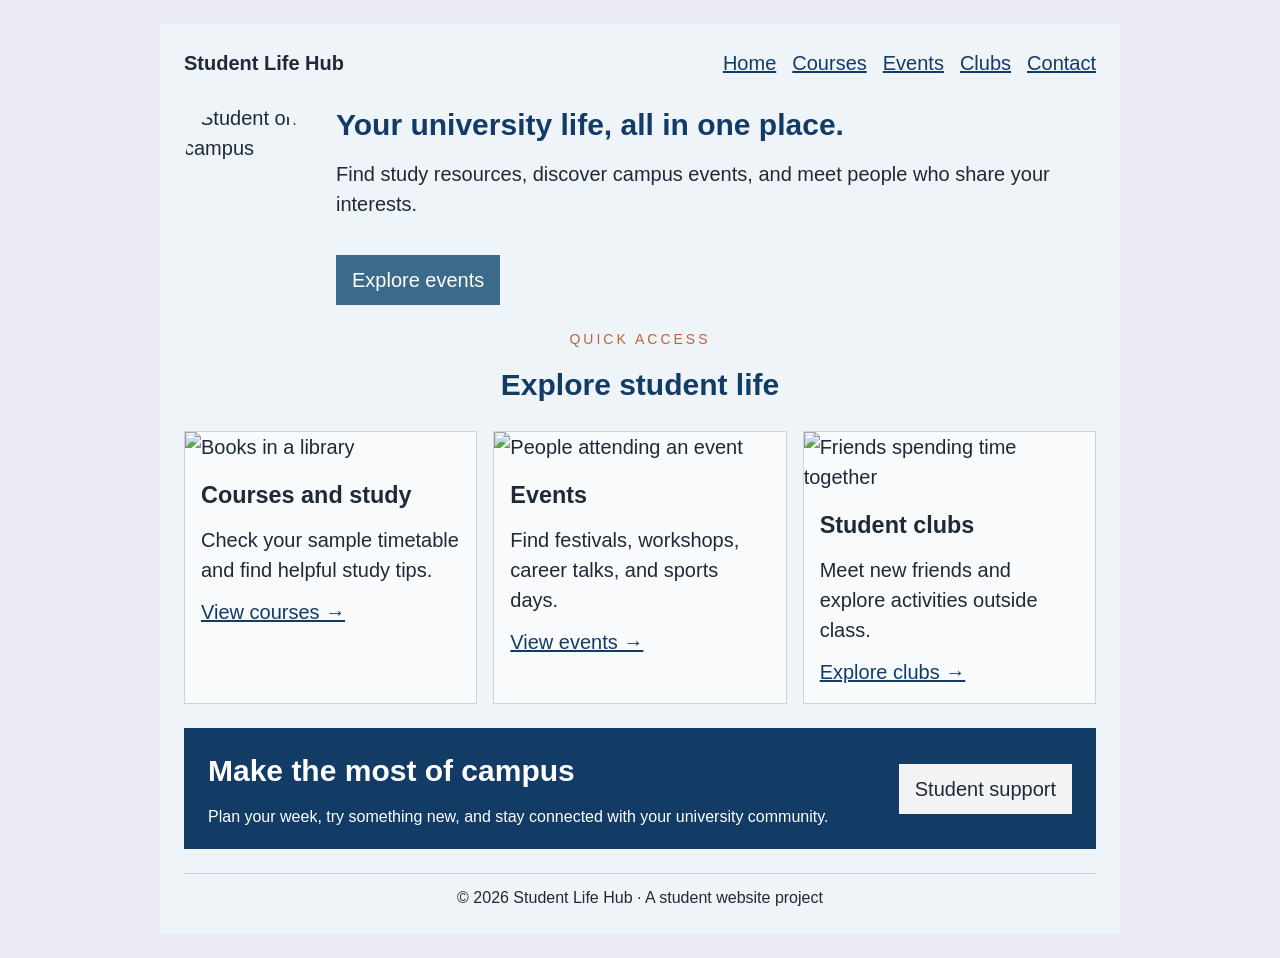
==== index.html @ f09772c8 "Add files via upload" ====
<!DOCTYPE html>
<html lang="en">
<head>
    <meta charset="UTF-8">
    <meta name="viewport" content="width=device-width, initial-scale=1.0">
    <title>Student Life Hub - Home</title>
    <link rel="stylesheet" href="style.css">
</head>
<body>
    <header>
        <div class="topbar">
            <strong>Student Life Hub</strong>
            <nav class="menu" aria-label="Main">
                <a href="index.html">Home</a>
                <a href="courses.html">Courses</a>
                <a href="events.html">Events</a>
                <a href="clubs.html">Clubs</a>
                <a href="contact.html">Contact</a>
            </nav>
        </div>
    </header>
    <main>
        <section class="profile">
               <img class="photo" src="images/logo.png" width="128" height="128" alt="Student on campus">
               <div class="bio">
                    <h1>Your university life, all in one place.</h1>
                    <p>Find study resources, discover campus events, and meet people who share your interests.</p>
                </div>
                <a class="button" href="events.html">Explore events</a>
        </section>
        <section class="section">
            <div class="section-heading">
                <p class="eyebrow">QUICK ACCESS</p>
                <h2>Explore student life</h2>
            </div>
            <div class="grid">
                <div class="panel">
                    <img src="https://images.unsplash.com/photo-1524995997946-a1c2e315a42f?auto=format&fit=crop&w=800&q=80" alt="Books in a library">
                    <div class="panel-body">
                        <h3>Courses and study</h3>
                        <p>Check your sample timetable and find helpful study tips.</p>
                        <a href="courses.html">View courses →</a>
                    </div>
                </div>
                <div class="panel">
                    <img src="https://images.unsplash.com/photo-1511578314322-379afb476865?auto=format&fit=crop&w=800&q=80" alt="People attending an event">
                    <div class="panel-body">
                        <h3>Events</h3>
                        <p>Find festivals, workshops, career talks, and sports days.</p>
                        <a href="events.html">View events →</a>
                    </div>
                </div>
                <div class="panel">
                    <img src="https://images.unsplash.com/photo-1529156069898-49953e39b3ac?auto=format&fit=crop&w=800&q=80" alt="Friends spending time together">
                    <div class="panel-body">
                        <h3>Student clubs</h3>
                        <p>Meet new friends and explore activities outside class.</p>
                        <a href="clubs.html">Explore clubs →</a>
                    </div>
                </div>
            </div>
        </section>

        <section class="notice">
            <div>
                <h2>Make the most of campus</h2>
                <p>Plan your week, try something new, and stay connected with your university community.</p>
            </div>
            <a class="button button-light" href="contact.html">Student support</a>
        </section>
    </main>
    <footer>
        <p>© 2026 Student Life Hub · A student website project</p>
    </footer>
</body>
</html>
---- style.css ----
* { box-sizing: border-box; }

html { background: #e9eaf3; }

body {
  font-family: Arial, sans-serif;
  font-size: 20px;
  line-height: 1.5;
  color: #1f2937;
  background: #eef4f8;
  max-width: 960px;
  margin: 24px auto;
  padding: 24px;
}

h1, h2, h3, p { margin: 0 0 12px; }
h1, h2 { color: #123b66; }
a { color: #123b66; }

/* navigation */
.topbar {
  display: flex;
  flex-wrap: wrap;
  justify-content: space-between;
  align-items: center;
  gap: 16px;
  margin-bottom: 24px;
}
.menu {
  display: flex;
  flex-wrap: wrap;
  gap: 16px;
}
.menu a { color: #123b66; }
.menu a:hover { color: #7c2d12; }
:focus-visible {
  outline: 3px solid #7c3aed;
  outline-offset: 3px;
}

/* top section: image + text */
.profile {
  display: flex;
  margin-bottom: 24px;
  gap: 24px;
  flex-direction: row;
  flex-wrap: wrap;
  align-items: center;
  justify-content: flex-start;
}
.photo {
  flex: 0 0 128px;
  width: 128px;
  height: 128px;
  object-fit: cover;
  border-radius: 50%;
}
.bio {
  flex: 1 1 320px;
  min-width: 0;
}

/* button under the welcome text */
.profile .button { margin-left: 152px; }
.profile .bio { flex: 1 1 calc(100% - 152px); }

/* wide picture */
.banner {
  width: 100%;
  height: 200px;
  object-fit: cover;
  margin-bottom: 24px;
}
.profile .banner {
  height: 300px;
  margin-bottom: 0;
}

/* tag lists */
.skills {
  display: flex;
  flex-wrap: wrap;
  gap: 8px;
  list-style: none;
  padding: 0;
  margin: 0 0 24px;
}
.skills li {
  background: #e7e7ea;
  padding: 6px 12px;
}

/* boxes in a row */
.details {
  display: flex;
  flex-wrap: wrap;
  gap: 16px;
  margin-bottom: 24px;
}
.panel {
  flex: 1 1 256px;
  min-width: 0;
  padding: 16px;
  border: 1px solid #cbd5e1;
  background: #f8fafc;
  margin-top: 0;
}
.panel img {
  width: 100%;
  height: 140px;
  object-fit: cover;
  margin-bottom: 12px;
}

/* button */
.button {
  display: inline-block;
  padding: 10px 16px;
  background-color: #3b6a8a;
  color: white;
  text-decoration: none;
}
.button-light {
  background-color: #f3f3f5;
  color: #1f2937;
}

/* home page cards */
.section-heading {
  text-align: center;
  margin-bottom: 24px;
}
.eyebrow {
  color: #c2623a;
  font-size: 14px;
  letter-spacing: 3px;
}
.grid {
  display: flex;
  flex-wrap: wrap;
  gap: 16px;
  margin-bottom: 24px;
}
.grid .panel { padding: 0; }
.grid .panel img {
  height: 200px;
  margin-bottom: 0;
}
.panel-body { padding: 16px; }

/* dark banner on home page */
section.notice {
  display: flex;
  flex-wrap: wrap;
  justify-content: space-between;
  align-items: center;
  gap: 16px;
  padding: 20px 24px;
  background-color: #123b66;
  color: white;
  border: 0;
}
section.notice h2 { color: white; }
section.notice p { margin: 0; font-size: 16px; }

/* notice */
.notice {
  color: #7c2d12;
  background-color: #fff3e6;
  padding: 12px;
  border-left: 4px solid #f28c28;
}

/* table */
table {
  width: 100%;
  border: 1px solid #cbd5e1;
  margin-bottom: 24px;
}
th, td {
  padding: 10px;
  border: 1px solid #cbd5e1;
}
th {
  background-color: #123b66;
  color: white;
}

/* contact form (Week 5) */
.card {
  width: 100%;
  max-width: 32rem;
  margin: 0 auto 24px;
  padding: 24px;
  border: 2px solid #123b66;
  background-color: white;
}
label {
  display: block;
  font-weight: bold;
  margin-bottom: 6px;
}
input {
  width: 100%;
  font: inherit;
  padding: 10px;
  border: 1px solid #64748b;
  margin-bottom: 16px;
}
button {
  font: inherit;
  padding: 10px 16px;
  background-color: #123b66;
  color: white;
  border: 0;
  cursor: pointer;
}
button:hover { background-color: #0b2947; }

/* centred page (contact) */
.center { text-align: center; }
.center .profile { flex-direction: column; justify-content: center; }
.center .bio { flex: 0 0 auto; }
.center .details { justify-content: center; }
.center ul { list-style: none; padding: 0; }

/* footer */
footer {
  margin-top: 24px;
  padding-top: 12px;
  border-top: 1px solid #cbd5e1;
  text-align: center;
  font-size: 16px;
}
footer p { margin: 0; }
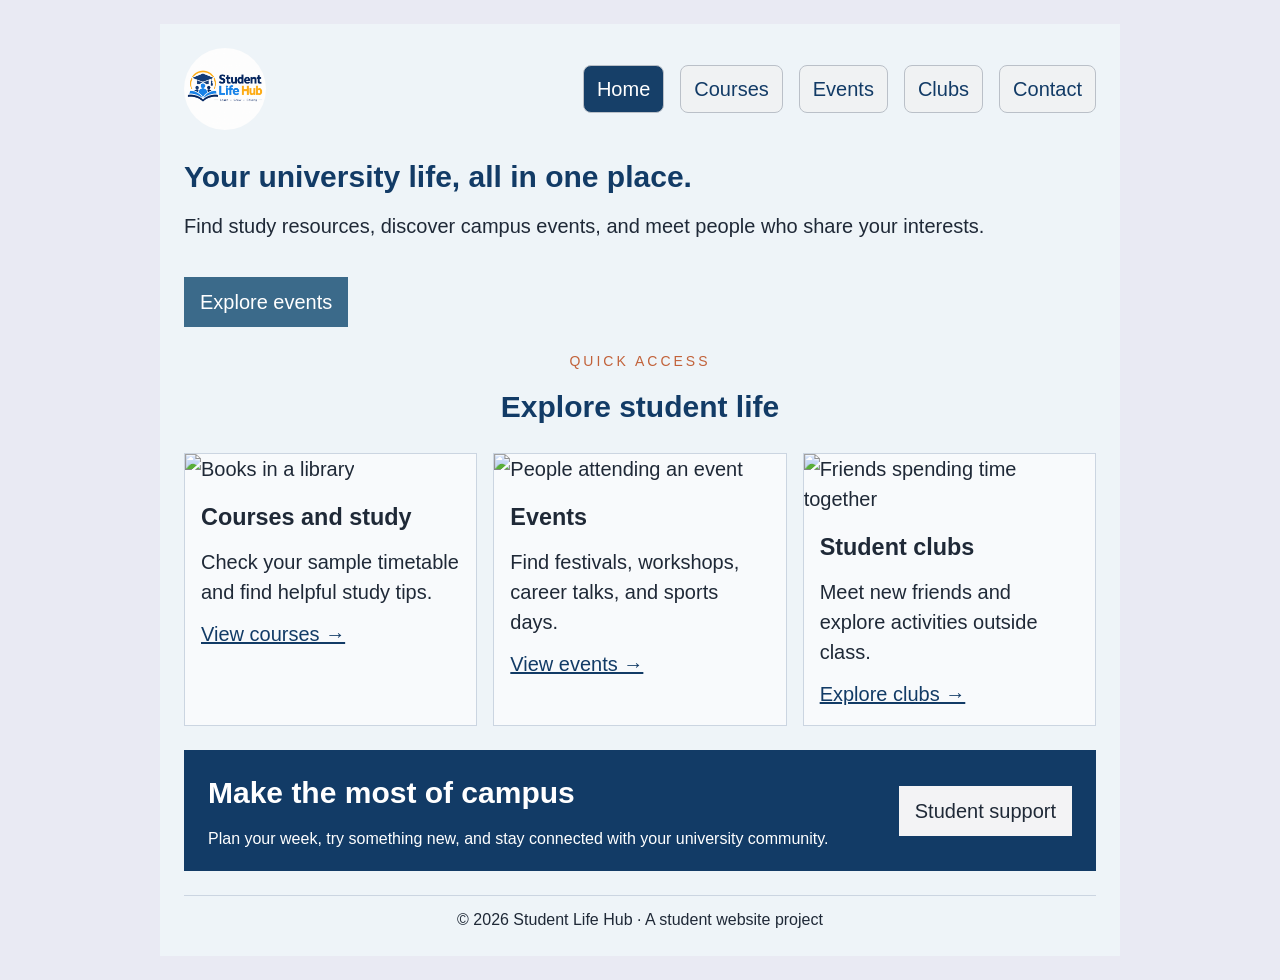
==== commit ea7d9441: "Add files via upload" ====
--- a/index.html
+++ b/index.html
@@ -9,9 +9,9 @@
 <body>
     <header>
         <div class="topbar">
-            <strong>Student Life Hub</strong>
+            <a class="brand" href="index.html" aria-label="Student Life Hub home"><img src="images/logo.png" alt="Student Life Hub"></a>
             <nav class="menu" aria-label="Main">
-                <a href="index.html">Home</a>
+                <a class="active" href="index.html">Home</a>
                 <a href="courses.html">Courses</a>
                 <a href="events.html">Events</a>
                 <a href="clubs.html">Clubs</a>
@@ -21,13 +21,12 @@
     </header>
     <main>
         <section class="profile">
-               <img class="photo" src="images/logo.png" width="128" height="128" alt="Student on campus">
                <div class="bio">
                     <h1>Your university life, all in one place.</h1>
                     <p>Find study resources, discover campus events, and meet people who share your interests.</p>
                 </div>
                 <a class="button" href="events.html">Explore events</a>
-        </section>
+                </section>
         <section class="section">
             <div class="section-heading">
                 <p class="eyebrow">QUICK ACCESS</p>
--- a/style.css
+++ b/style.css
@@ -26,15 +26,41 @@
   gap: 16px;
   margin-bottom: 24px;
 }
+.brand { 
+  display: block; 
+  flex: 0 0 auto; 
+  line-height: 0; 
+}
+.brand img { display: block; 
+  width: 82px; 
+  height: 82px; 
+  max-width: 100%; 
+  object-fit: cover; 
+  border-radius: 50%; 
+}
 .menu {
   display: flex;
   flex-wrap: wrap;
   gap: 16px;
 }
-.menu a { color: #123b66; }
-.menu a:hover { color: #7c2d12; }
+.menu a { 
+  color: #123b66; 
+  text-decoration: none; 
+  padding: 8px 13px; 
+  border: 1px solid #bac0c8; 
+  border-radius: 8px; 
+  background: #f0f2f3; 
+}
+.menu a:hover { 
+  color: white; 
+  background: #163F68; 
+}
+.menu a.active {
+  color: white; 
+  background: #163F68; 
+}
 :focus-visible {
-  outline: 3px solid #7c3aed;
+  outline: 3px solid #163f68;
   outline-offset: 3px;
 }
 
@@ -61,8 +87,8 @@
 }
 
 /* button under the welcome text */
-.profile .button { margin-left: 152px; }
-.profile .bio { flex: 1 1 calc(100% - 152px); }
+.profile .button { margin-left: 0; }
+.profile .bio { flex: 1 1 100%; }
 
 /* wide picture */
 .banner {
@@ -233,3 +259,4 @@
   font-size: 16px;
 }
 footer p { margin: 0; }
+
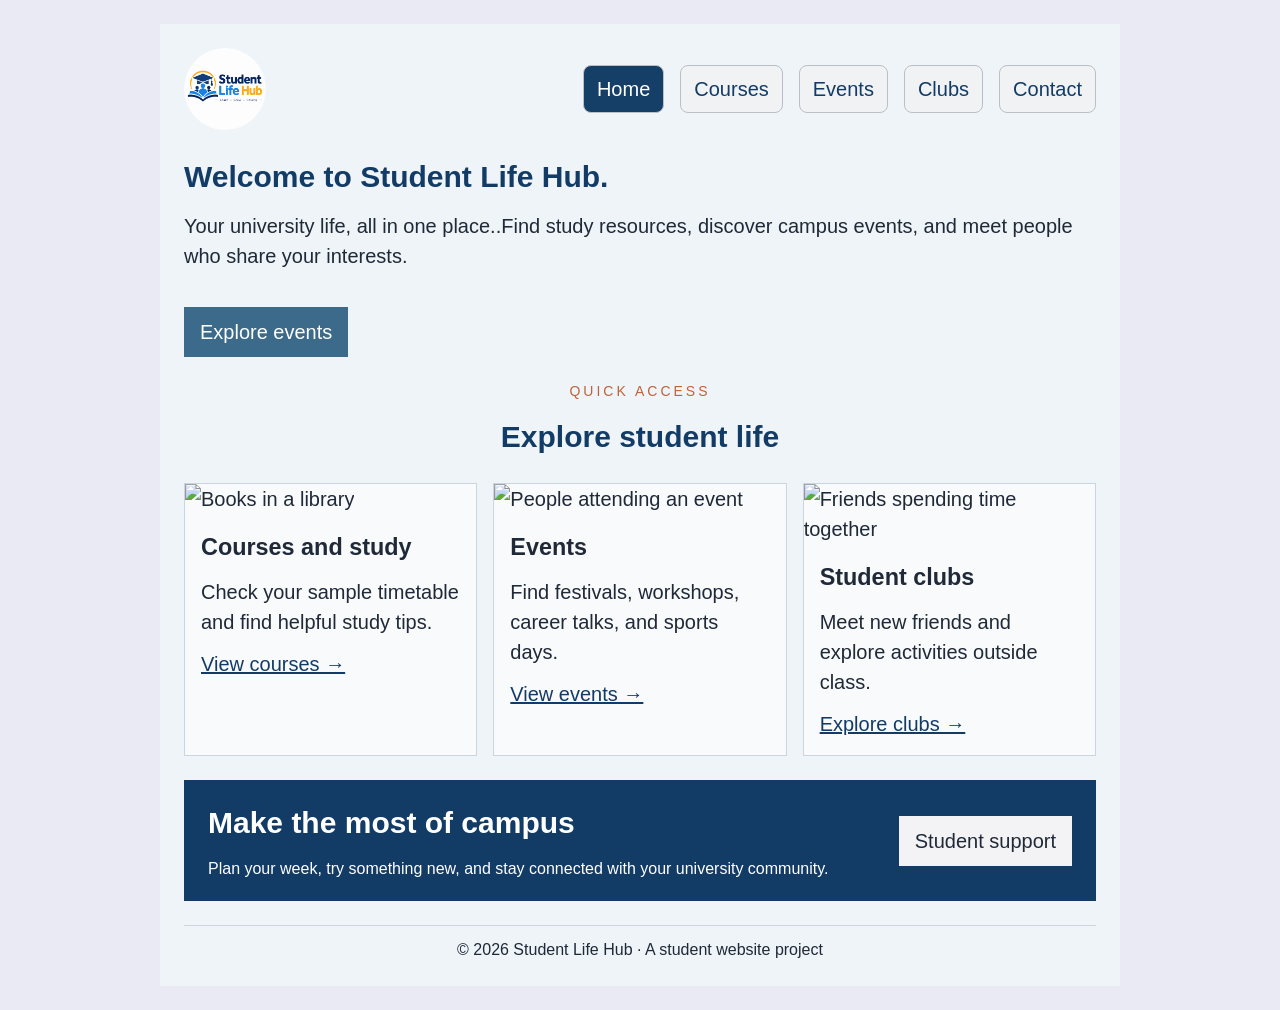
==== commit 57d54115: "Update header text in index.html" ====
--- a/index.html
+++ b/index.html
@@ -22,8 +22,8 @@
     <main>
         <section class="profile">
                <div class="bio">
-                    <h1>Your university life, all in one place.</h1>
-                    <p>Find study resources, discover campus events, and meet people who share your interests.</p>
+                    <h1>Welcome to Student Life Hub.</h1>
+                    <p>Your university life, all in one place..Find study resources, discover campus events, and meet people who share your interests.</p>
                 </div>
                 <a class="button" href="events.html">Explore events</a>
                 </section>
@@ -72,4 +72,4 @@
         <p>© 2026 Student Life Hub · A student website project</p>
     </footer>
 </body>
-</html>+</html>
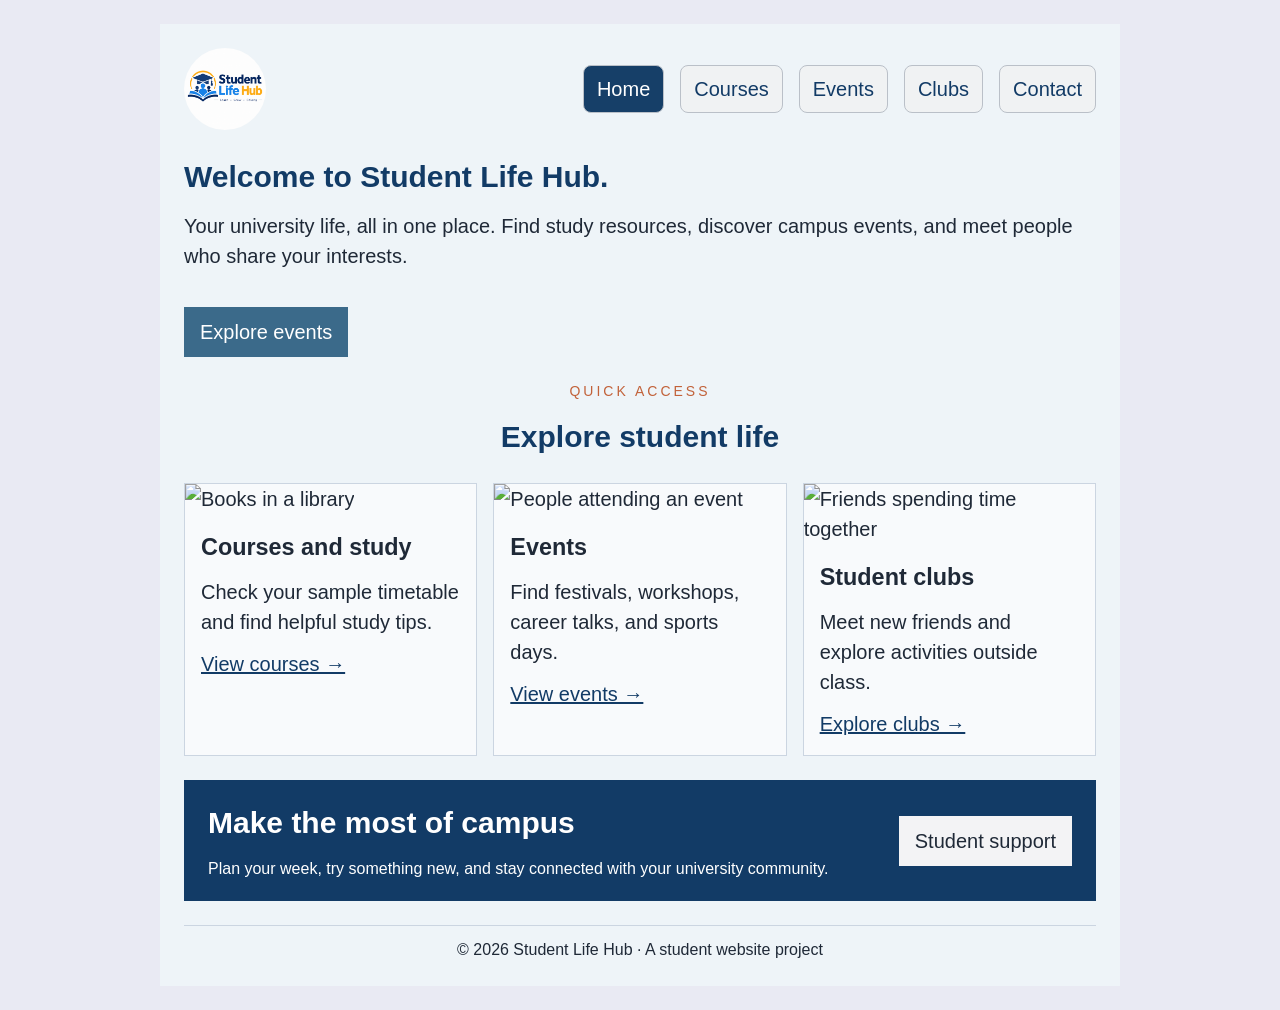
==== commit 20c7c408: "Update index.html" ====
--- a/index.html
+++ b/index.html
@@ -23,7 +23,7 @@
         <section class="profile">
                <div class="bio">
                     <h1>Welcome to Student Life Hub.</h1>
-                    <p>Your university life, all in one place..Find study resources, discover campus events, and meet people who share your interests.</p>
+                    <p>Your university life, all in one place. Find study resources, discover campus events, and meet people who share your interests.</p>
                 </div>
                 <a class="button" href="events.html">Explore events</a>
                 </section>
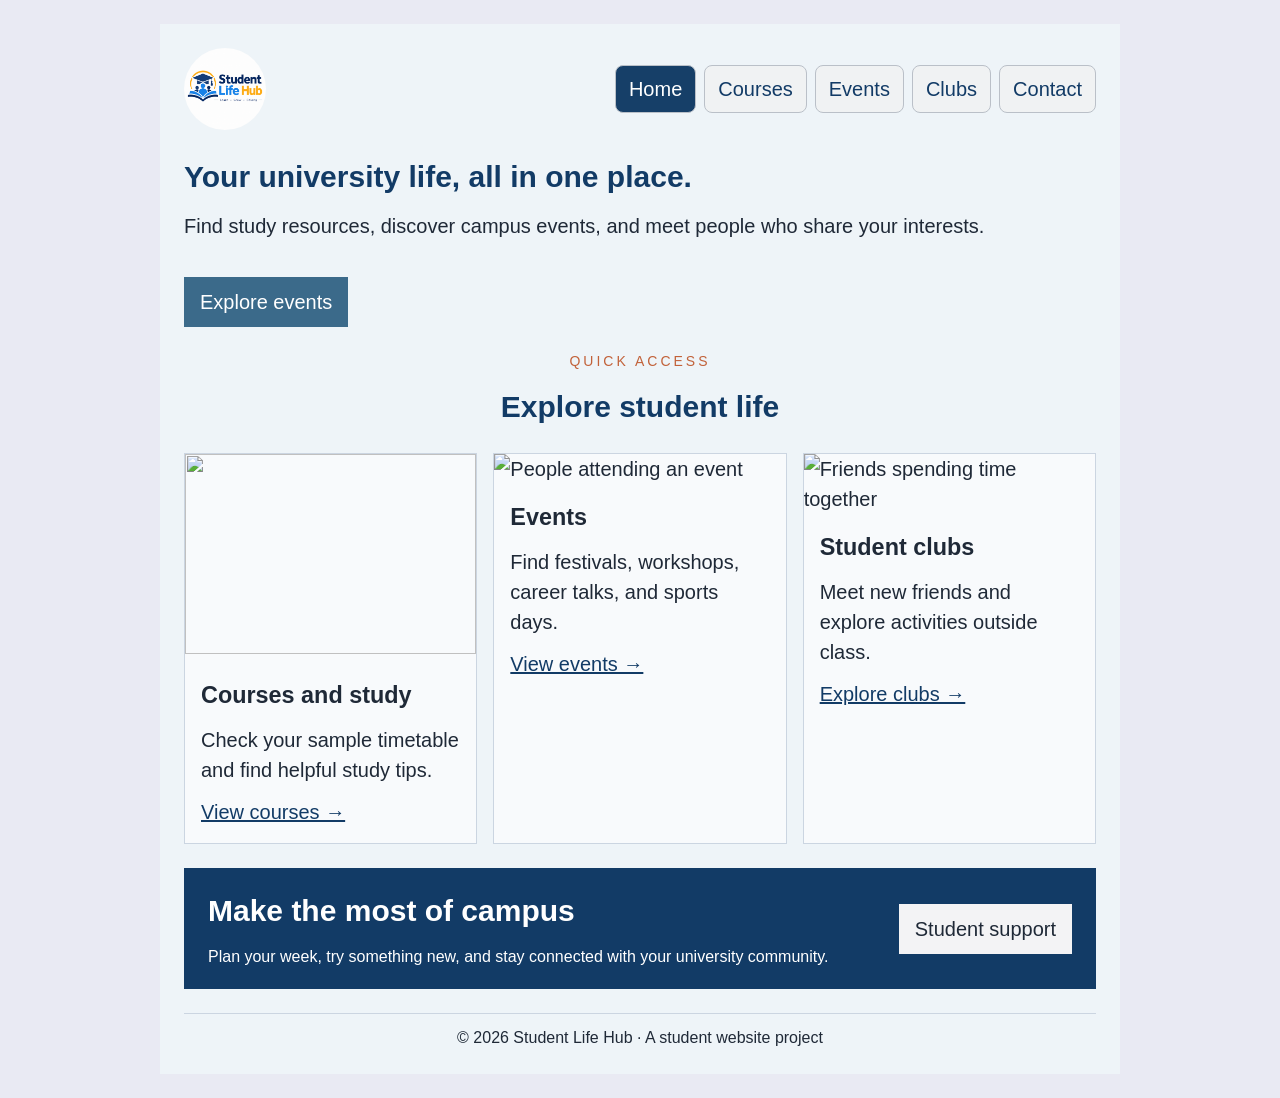
==== commit 8a8e7ca4: "Add files via upload" ====
--- a/index.html
+++ b/index.html
@@ -7,23 +7,24 @@
     <link rel="stylesheet" href="style.css">
 </head>
 <body>
-    <header>
-        <div class="topbar">
-            <a class="brand" href="index.html" aria-label="Student Life Hub home"><img src="images/logo.png" alt="Student Life Hub"></a>
-            <nav class="menu" aria-label="Main">
-                <a class="active" href="index.html">Home</a>
-                <a href="courses.html">Courses</a>
-                <a href="events.html">Events</a>
-                <a href="clubs.html">Clubs</a>
-                <a href="contact.html">Contact</a>
-            </nav>
-        </div>
+    <header class="topbar">
+            <a class="logo" href="index.html"><img src="images/logo.png" width="120" height="120" alt="Student Life Hub"></a>
+            <div class="icon_menu">
+                <button ><svg xmlns="http://www.w3.org/2000/svg" height="24px" viewBox="0 -960 960 960" width="24px" fill="#1f1f1f"><path d="M120-240v-80h720v80H120Zm0-200v-80h720v80H120Zm0-200v-80h720v80H120Z"/></svg></button>
+                <nav class="menu" aria-label="Main">
+                    <a class="active" href="index.html">Home</a>
+                    <a href="courses.html">Courses</a>
+                    <a href="events.html">Events</a>
+                    <a href="clubs.html">Clubs</a>
+                    <a href="contact.html">Contact</a>
+                </nav>
+            </div>
     </header>
     <main>
         <section class="profile">
                <div class="bio">
-                    <h1>Welcome to Student Life Hub.</h1>
-                    <p>Your university life, all in one place. Find study resources, discover campus events, and meet people who share your interests.</p>
+                    <h1>Your university life, all in one place.</h1>
+                    <p>Find study resources, discover campus events, and meet people who share your interests.</p>
                 </div>
                 <a class="button" href="events.html">Explore events</a>
                 </section>
@@ -34,7 +35,7 @@
             </div>
             <div class="grid">
                 <div class="panel">
-                    <img src="https://images.unsplash.com/photo-1524995997946-a1c2e315a42f?auto=format&fit=crop&w=800&q=80" alt="Books in a library">
+                    <img src="images/study.avif">
                     <div class="panel-body">
                         <h3>Courses and study</h3>
                         <p>Check your sample timetable and find helpful study tips.</p>
@@ -42,7 +43,7 @@
                     </div>
                 </div>
                 <div class="panel">
-                    <img src="https://images.unsplash.com/photo-1511578314322-379afb476865?auto=format&fit=crop&w=800&q=80" alt="People attending an event">
+                    <img src="images/event.avif" alt="People attending an event">
                     <div class="panel-body">
                         <h3>Events</h3>
                         <p>Find festivals, workshops, career talks, and sports days.</p>
@@ -50,7 +51,7 @@
                     </div>
                 </div>
                 <div class="panel">
-                    <img src="https://images.unsplash.com/photo-1529156069898-49953e39b3ac?auto=format&fit=crop&w=800&q=80" alt="Friends spending time together">
+                    <img src="images/club.avif" alt="Friends spending time together">
                     <div class="panel-body">
                         <h3>Student clubs</h3>
                         <p>Meet new friends and explore activities outside class.</p>
@@ -72,4 +73,4 @@
         <p>© 2026 Student Life Hub · A student website project</p>
     </footer>
 </body>
-</html>
+</html>
--- a/style.css
+++ b/style.css
@@ -20,28 +20,30 @@
 /* navigation */
 .topbar {
   display: flex;
-  flex-wrap: wrap;
+  flex-wrap: nowrap;
   justify-content: space-between;
   align-items: center;
   gap: 16px;
   margin-bottom: 24px;
 }
-.brand { 
+.logo { 
   display: block; 
   flex: 0 0 auto; 
   line-height: 0; 
 }
-.brand img { display: block; 
+.logo img { display: block; 
   width: 82px; 
   height: 82px; 
   max-width: 100%; 
   object-fit: cover; 
   border-radius: 50%; 
 }
-.menu {
-  display: flex;
-  flex-wrap: wrap;
-  gap: 16px;
+.icon_menu button{
+    display: none;
+}
+.menu{
+    display: flex;
+    gap: 8px;
 }
 .menu a { 
   color: #123b66; 
@@ -58,10 +60,6 @@
 .menu a.active {
   color: white; 
   background: #163F68; 
-}
-:focus-visible {
-  outline: 3px solid #163f68;
-  outline-offset: 3px;
 }
 
 /* top section: image + text */
@@ -211,8 +209,38 @@
   background-color: #123b66;
   color: white;
 }
-
-/* contact form (Week 5) */
+.event-registration {
+    margin: 28px 0;
+    padding: 24px;
+    background: #f8fafc;
+    border: 1px solid #cbd5e1;
+    border-radius: 12px;
+}
+event-form {
+  width: 100%;
+  max-width: none;
+  margin: 0;
+  border-radius: 12px;
+}
+
+.event-form input,
+.event-form select,
+.event-form button {
+  width: 100%;
+  box-sizing: border-box;
+  padding: 12px;
+  font-size: 1rem;
+}
+
+.event-form button {
+  background: #123b66;
+;
+  color: #fff;
+  border: none;
+  border-radius: 8px;
+  cursor: pointer;
+}
+/* contact form */
 .card {
   width: 100%;
   max-width: 32rem;
@@ -226,7 +254,7 @@
   font-weight: bold;
   margin-bottom: 6px;
 }
-input {
+input ,textarea{
   width: 100%;
   font: inherit;
   padding: 10px;
@@ -244,11 +272,23 @@
 button:hover { background-color: #0b2947; }
 
 /* centred page (contact) */
-.center { text-align: center; }
-.center .profile { flex-direction: column; justify-content: center; }
-.center .bio { flex: 0 0 auto; }
-.center .details { justify-content: center; }
-.center ul { list-style: none; padding: 0; }
+.center { 
+  text-align: center; 
+}
+.center .profile { 
+  flex-direction: column; 
+  justify-content: center; 
+}
+.center .bio { 
+  flex: 0 0 auto; }
+
+.center .details { 
+  justify-content: center; 
+}
+
+.center ul { 
+  list-style: none; padding: 0; 
+}
 
 /* footer */
 footer {
@@ -260,3 +300,102 @@
 }
 footer p { margin: 0; }
 
+@media (max-width: 768px) {
+    body {
+    width: 100%;
+    max-width: 100%;
+    margin: 0 auto;
+    padding: 16px;
+    font-size: 16px;
+  }
+  .topbar {
+    gap: 10px;
+    margin-bottom: 16px;
+  }
+  h1 { font-size: 1.7rem; }
+  h2 { font-size: 1.3rem; }
+  .profile {
+    gap: 16px;
+    margin-bottom: 16px;
+  }
+  .profile .banner { height: 220px; }
+  .banner { height: 170px; }
+  .grid .panel img { height: 170px; }
+  .menu a { white-space: nowrap; padding: 8px 10px; }
+}
+@media (max-width: 576px) {
+    .topbar{
+        justify-content: space-between;
+        padding: 12px 18px;
+        position: relative;
+    }
+    .logo img {
+        width: 64px;
+        height: 64px;
+    }
+
+    .icon_menu{
+        position: relative;
+        display: inline-block;
+    }
+
+    .icon_menu button{
+        display: block;
+        background-color: #E6E6E6;
+        color: black;
+        padding: 8px 10px;
+        border: 1px solid #bac0c8;
+        border-radius: 8px;
+        cursor: pointer;
+    }
+
+    .icon_menu:hover button{
+        background-color: #cccccc;
+    }
+
+    .menu{
+        display: none;             
+        flex-direction: column;
+        position: absolute;
+        top: 100%;
+        right: 0;                  
+        left: auto;
+        min-width: 160px;
+        background-color: white;
+        padding: 6px;
+        gap: 6px;
+        border-radius: 8px;
+        border: 1px solid #bac0c8;
+        box-shadow: 0 4px 12px rgba(0, 0, 0, 0.15);
+        z-index: 100;
+    }
+
+    .icon_menu:hover .menu,
+    .icon_menu:focus-within .menu{
+        display: flex;              /* hover korle dekhabe */
+    }
+
+    .menu a{
+        display: block;
+        padding: 8px 12px;
+    }
+
+    /* small phone tweaks */
+    body { padding: 12px; }
+    h1 { font-size: 1.5rem; }
+    h2 { font-size: 1.2rem; }
+    .profile { flex-direction: column; align-items: flex-start; }
+    .profile .banner { height: 180px; }
+    .banner { height: 140px; }
+    .photo { flex: 0 0 96px; width: 96px; height: 96px; }
+    .center .profile { align-items: center; }
+    .panel { flex: 1 1 100%; }
+    .grid .panel img { height: 160px; }
+    .panel img { height: 150px; }
+    section.notice { flex-direction: column; align-items: flex-start; padding: 16px; }
+    .button { text-align: center; }
+    table { font-size: 14px; }
+    th, td { padding: 6px; }
+    .event-registration { padding: 16px; margin: 20px 0; }
+    .card { padding: 16px; }
+}
